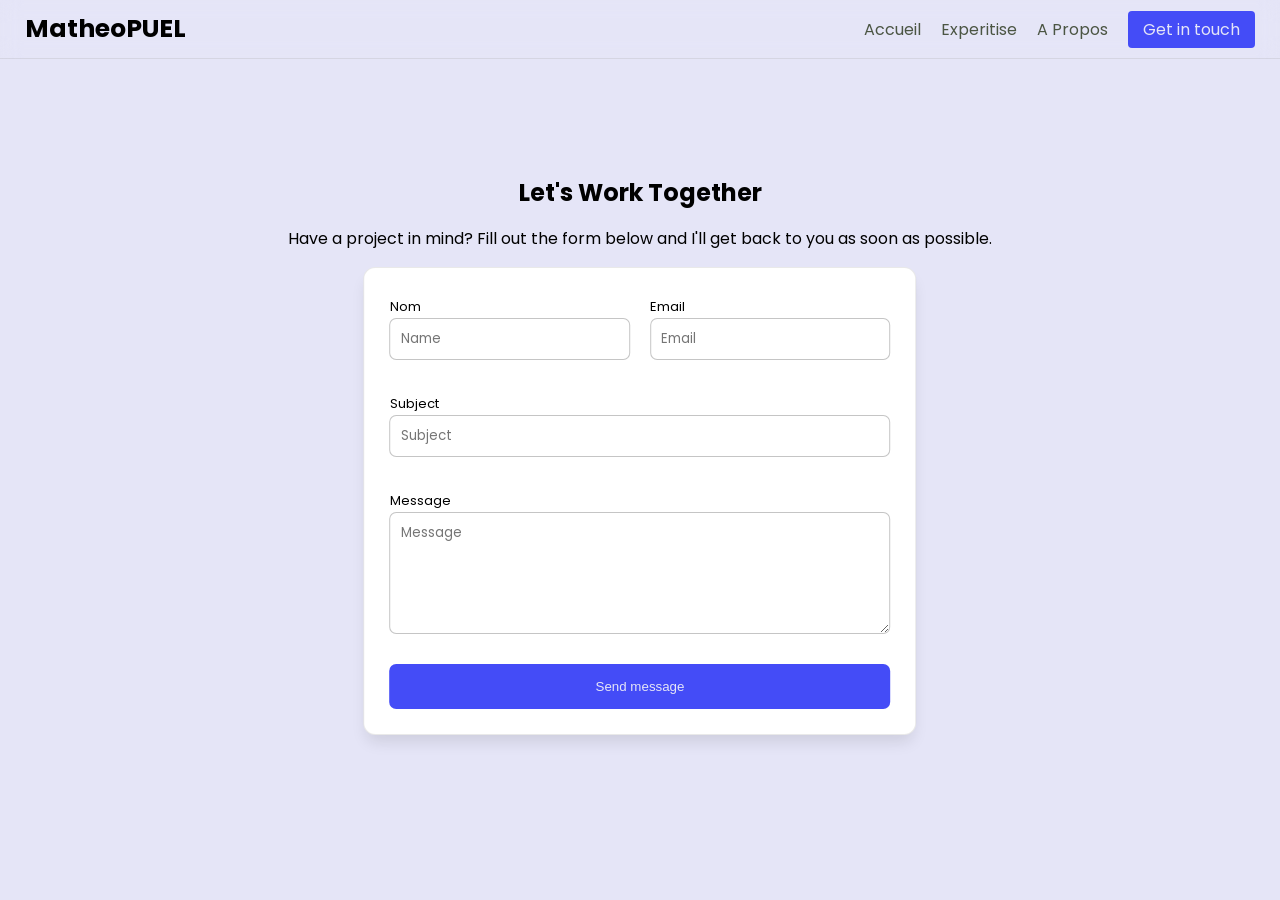
==== contact.html @ 5d721a5c "update project" ====
<!DOCTYPE html>
<html lang="fr">
<head>
  <meta charset="UTF-8">
  <meta name="viewport" content="width=device-width, initial-scale=1.0">
  <title>Document</title>
  <link rel="stylesheet" href="./style/index.css" />
  <link rel="stylesheet" href="./style/contact.css">

</head>
<body>
  <nav>
      <div class="nav-logo">
        <h1 style="font-size: 25px;">MatheoPUEL</h1>
      </div>

      <div class="nav-links" id="nav-links">
        <ul>
          <li><a href="./index.html#home">Accueil</a></li>
          <li><a href="./index.html#expertise">Experitise</a></li>
          <li><a href="./index.html#about">A Propos</a></li>
          <li><a href="./index.html#contact" class="nav-btn">Get in touch</a></li>
        </ul>
      </div>

      <div class="nav-toggle" id="nav-toggle">
        ☰
      </div>
    </nav>

    <section class="section">
      <div class="container-contact">
        <h1>Let's Work Together</h1>
        <p>Have a project in mind? Fill out the form below and I'll get back to you as soon as possible.</p>

<div class="form-container">
  <div class="form-group">
    <div>
      <label for="name">Nom</label>
      <input id="name" type="text" placeholder="Name">
    </div>
    <div>
      <label for="email">Email</label>
      <input id="email" type="email" placeholder="Email">
    </div>
  </div>

  <div>
    <label for="subject">Subject</label>
    <input id="subject" type="text" placeholder="Subject">
  </div>

  <div>
    <label for="message">Message</label>
    <textarea id="message" placeholder="Message" rows="5"></textarea>
  </div>

  <button class="button-primary">Send message</button>
</div>
      </div>
    </section>


</body>
</html>
---- style/index.css ----
@import './main.css';


/* --- Base --- */
nav {
  display: flex;
  justify-content: space-between;
  align-items: center;
  position: fixed;
  width: 100%;
  background-color: rgba(var(--primary-background-rgb), 0.5);
  z-index: 99;
  top: 0;
  border-bottom: 1px solid #a6a6a63f;
  backdrop-filter: blur(10px);
  padding: 10px 25px;
  box-sizing: border-box;
}

.nav-logo h1 {
  margin: 0;
}

/* --- Links Desktop --- */
.nav-links ul {
  display: flex;
  flex-direction: row;
  list-style-type: none;
  gap: 20px;
  margin: 0;
  padding: 0;
}

.nav-links ul li a {
  color: #4B5543;
  text-decoration: none;
  transition: color 0.2s;
}

.nav-links ul li a:hover {
  color: #000000;
}

.nav-btn {
  background-color: var(--primary-color);
  color: var(--primary-background) !important;
  text-decoration: none;
  padding: 7px 15px;
  border-radius: 4px;
  transition-duration: 0.3s;
}

.nav-btn:hover {
  background-color: var(--secondary-color);
}

/* --- Bouton hamburger (mobile) --- */
.nav-toggle {
  display: none;
  font-size: 28px;
  cursor: pointer;
  user-select: none;
}

/* --- Base --- */
nav {
  display: flex;
  justify-content: space-between;
  align-items: center;
  position: fixed;
  width: 100%;
  background-color: rgba(var(--primary-background));
  z-index: 98;
  top: 0;
  border-bottom: 1px solid #a6a6a63f;
  backdrop-filter: blur(10px);
  padding: 10px 25px;
  box-sizing: border-box;
}

.nav-logo h1 {
  margin: 0;
}

/* --- Links Desktop --- */
.nav-links ul {
  display: flex;
  flex-direction: row;
  list-style-type: none;
  gap: 20px;
  margin: 0;
  padding: 0;
}

.nav-links ul li a {
  color: #4B5543;
  text-decoration: none;
  transition: color 0.2s;
}

.nav-links ul li a:hover {
  color: #000000;
}

.nav-btn {
  background-color: var(--primary-color);
  color: var(--primary-background) !important;
  text-decoration: none;
  padding: 7px 15px;
  border-radius: 4px;
  transition-duration: 0.3s;
}

.nav-btn:hover {
  background-color: var(--secondary-color);
}

/* --- Hamburger --- */
.nav-toggle {
  display: none;
  font-size: 28px;
  cursor: pointer;
  user-select: none;
}

/* --- Responsive --- */
@media (max-width: 768px) {
  .nav-links {
    position: absolute;
    top: 62px;
    left: 0;
    width: 100%;
    overflow: hidden;
    max-height: 0;
    opacity: 0;
    background-color: rgba(var(--primary-background-rgb));
    border-top: 1px solid #a6a6a63f;
    border-bottom: 1px solid transparent;
    transition: max-height 0.4s ease, opacity 0.4s ease, border-bottom 0.4s ease;
  }

  .nav-links.active {
    max-height: 300px;
    opacity: 1;
    border-bottom: 1px solid #a6a6a63f;
  }

  .nav-links ul {
    display: flex;
    flex-direction: column;
    align-items: left;
    gap: 15px;
    padding: 20px 0;
    margin: 0 0 0 25px;
    backdrop-filter: blur(10px);
  }

  .nav-toggle {
    display: block;
  }
}


.header-container {
  position: relative;
  height: 100vh;
  width: 100%;
  overflow: hidden;
}

.header-background::before {
  content: "";
  position: absolute;
  inset: 0;

  background-color: var(--primary-background);
  background-image: linear-gradient(var(--primary-color) 1px, transparent 1px),
    linear-gradient(to right, var(--primary-color) 1px, var(--primary-background) 1px);
  background-size: 75px 75px;
  opacity: 0.3;

  filter: blur(4px);
  z-index: 0;
}

.hero-section {
  position: relative;
  z-index: 1;
  top: 50%;
  left: 50%;
  transform: translate(-50%, -50%);
  display: flex;
  flex-direction: column;
  align-items: center;

  gap: 25px;
}

.header-title {
  text-align: center;
}

.title {
  font-size: 65px;
  color: #111827;
}

.title-primary {
  font-size: 65px;
  background: linear-gradient(to left, var(--secondary-color), var(--primary-color));
  -webkit-background-clip: text;
  -webkit-text-fill-color: transparent;
}

.btn-primary {
  background-color: var(--primary-color);
  color: var(--primary-background);
  text-decoration: none;
  padding: 15px 25px 15px 25px;
  border-radius: 7px;

  display: flex;
  justify-content: center;
  align-items: center;
  gap: 10px;
  transition-duration: 0.3s;
}

.header-description {
  width: 40%;
  font-size: 18px;

}

.btn-primary:hover {
  background-color: var(--secondary-color);
}

@media screen and (max-width: 1260px) {
  .title {
    font-size: 45px;
  }

  .title-primary {
    font-size: 45px;
  }

  .header-description {
    width: 60%;
  }

}

@media screen and (max-width: 710px) {
  .title {
    font-size: 35px;
  }

  .title-primary {
    font-size: 35px;
  }

  .header-description {
    width: 80%;
  }
}

@media screen and (max-width: 525px) {
  .title {
    font-size: 30px;
  }

  .title-primary {
    font-size: 30px;
  }

  .header-description {
    width: 90%;
    font-size: 18px;
  }
}

/*
Section
*/
.section {
    min-height: 550px;
  /* ou auto */
  height: auto;
  margin-top: 175px;
  position: relative;
  left: 50%;
  transform: translateX(-50%);
  width: 90%;
  z-index: 1;
}

.section-title {
  text-align: center;
}

.section-title h2 {
  font-size: 48px;
}

.section-title p {
  font-size: 16px;
}

.section-cards {
  display: flex;
  flex-wrap: wrap;
  justify-content: space-between;
  gap: 25px;
  padding: 20px;
}

.card {
  flex: 1 1 calc(25% - 20px);
  /* 4 cartes par ligne sur grand écran */
  background-color: var(--primary-background);
  /* exemple */
  padding: 25px;
  border-radius: 12px;
  box-sizing: border-box;

  border: solid 2px #a6a6a63f;
  transition-duration: 0.3s;
}

.card:hover {
  transform: translateY(-10px);
  box-shadow: 0px 10px 15px -3px rgba(0, 0, 0, 0.1);
}

.card-icon {
  width: 50px;
  height: 50px;
  background-color: #a6a6a63f;
  border-radius: 5px;
  margin-bottom: 20px;

  display: flex;
  justify-content: center;
  align-items: center;
}

.card h3 {
  font-size: 18px;
}

.card p {
  font-size: 14px;
}

@media (max-width: 1330px) {
  .card {
    flex: 1 1 calc(50% - 20px);
  }
}

@media (max-width: 760px) {
  .card {
    flex: 1 1 100%;
  }
}



/* --- Section About --- */
.about-section {
  min-height: 550px;
  height: auto;
  margin-top: 175px;
  position: relative;
  left: 50%;
  transform: translateX(-50%);
  width: 90%;
  z-index: 1;
}

.about-section .section-title {
  text-align: center;
}

.about-section .section-title h2 {
  font-size: 48px;
}

.about-section .section-title p {
  font-size: 16px;
}

/* --- Grille des cartes --- */
.about-container {
  display: flex;
  flex-wrap: wrap;
  justify-content: space-between;
  gap: 25px;
  padding: 20px;
}
.about-paragraphe {
  width: 55%;
  position: relative;
  left: 50%;
  transform: translateX(-50%);
  text-align: center;
}
/* --- Cartes individuelles --- */
.about-card {
  flex: 1 1 calc(25% - 20px);
  background-color: var(--primary-background);
  padding: 25px;
  border-radius: 12px;
  box-sizing: border-box;
  border: solid 2px #a6a6a63f;
  transition-duration: 0.3s;
  text-align: center;

  display: flex;
  flex-direction: column;
  justify-content: center;
  align-items: center;
}

.about-card h3 {
  font-size: 18px;
  margin-bottom: 10px;
}

.about-card p {
  font-size: 14px;
  color: #666;
}

/* --- Responsive --- */
@media (max-width: 1330px) {
  .about-card {
    flex: 1 1 calc(50% - 20px);
  }
  .about-paragraphe {
    width: 80%;
  }
}

@media (max-width: 760px) {
  .about-card {
    flex: 1 1 100%;
  }
  .about-paragraphe {
    width: 90%;
  }
}

.contact-container {
  display: flex;
  justify-content: space-between;
}
.contact-card {
  border: solid 1px #a6a6a63f;
  border-radius: 5px;
  width: 48px;
  height: 48px;
  margin-top: 35px;
  transition-duration: 0.3s;
}
.contact-card:hover {
  border: solid 1px var(--primary-color);
}
.contact-card svg {
  fill: #a6a6a6;
  position: relative;
  top: 50%;
  transform: translateY(-50%);
  transition-duration: 0.3s;
}
.contact-card:hover svg {
  fill: var(--primary-color);
}
---- style/contact.css ----
.container-contact {
  position: relative;
  left: 50%;
  transform: translateX(-50%);
  width: 80%;
  display: flex;
  align-items: center;
  justify-content: center;
  flex-direction: column;
}

.form-container {
  padding: 30px;
  width: 60%;
  display: flex;
  flex-direction: column;
  gap: 30px;

    flex: 1 1 calc(25% - 20px);
  background-color: white;
  padding: 25px;
  border-radius: 12px;
  box-sizing: border-box;
  box-shadow: 0px 10px 15px -3px rgba(0, 0, 0, 0.1);

  border: solid 1px #a6a6a63f;
  transition-duration: 0.3s;
}

.form-group {
  width: 100%;
  display: flex;
  flex-direction: row;
  gap: 20px;
}
.form-group div {
  width: 100%;
}
label {
  font-size: 13px;
}
input {
  width: 100%;
  padding: 10px;
  box-sizing: border-box;

  border: solid 1px #a6a6a6a6;
  border-radius: 7px;
  font-family: var(--primary-font);
  transition-duration: 0.3s;

}
input:focus {
  outline: none;
  border: solid 1px var(--primary-color);

}
textarea {
  display: block; /* empêche les décalages invisibles */
  width: 100%;
  flex: 0 0 100%;
  resize: vertical;

  padding: 10px; /* même padding que input */
  box-sizing: border-box;

  border: solid 1px #a6a6a6a6;
  border-radius: 7px;
  font-family: var(--primary-font);
  transition-duration: 0.3s;
}
textarea:focus {
  outline: none;
  border: solid 1px var(--primary-color);

}
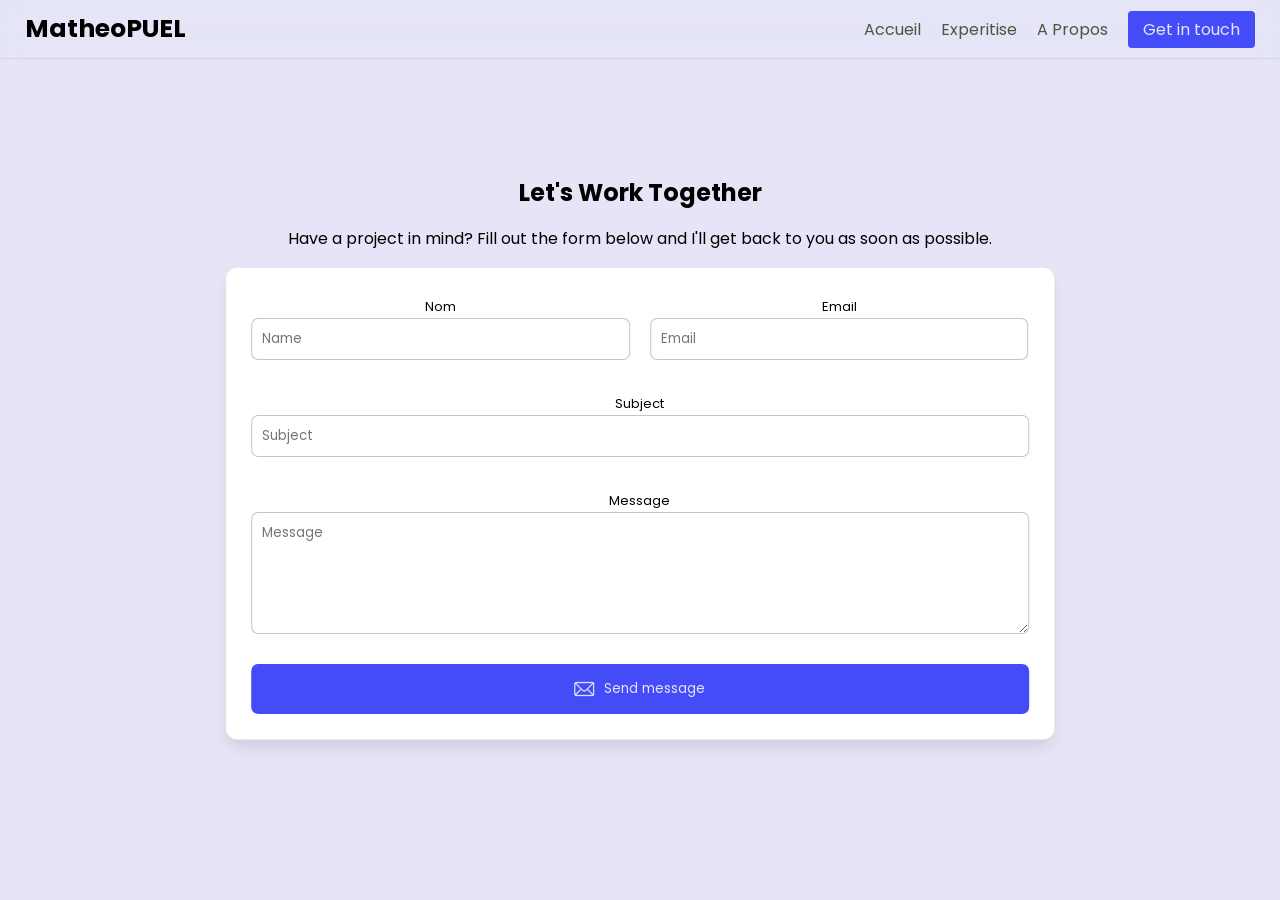
==== commit 255a657b: "Push the modifications" ====
--- a/contact.html
+++ b/contact.html
@@ -1,65 +1,74 @@
 <!DOCTYPE html>
 <html lang="fr">
+
 <head>
-  <meta charset="UTF-8">
-  <meta name="viewport" content="width=device-width, initial-scale=1.0">
-  <title>Document</title>
-  <link rel="stylesheet" href="./style/index.css" />
-  <link rel="stylesheet" href="./style/contact.css">
+    <meta charset="UTF-8">
+    <meta name="viewport" content="width=device-width, initial-scale=1.0">
+    <title>Document</title>
+    <link rel="stylesheet" href="./style/index.css" />
+    <link rel="stylesheet" href="./style/contact.css">
 
 </head>
+
 <body>
-  <nav>
-      <div class="nav-logo">
-        <h1 style="font-size: 25px;">MatheoPUEL</h1>
-      </div>
+    <nav>
+        <div class="nav-logo">
+            <h1 style="font-size: 25px;">MatheoPUEL</h1>
+        </div>
 
-      <div class="nav-links" id="nav-links">
-        <ul>
-          <li><a href="./index.html#home">Accueil</a></li>
-          <li><a href="./index.html#expertise">Experitise</a></li>
-          <li><a href="./index.html#about">A Propos</a></li>
-          <li><a href="./index.html#contact" class="nav-btn">Get in touch</a></li>
-        </ul>
-      </div>
+        <div class="nav-links" id="nav-links">
+            <ul>
+                <li><a href="./index.html#home">Accueil</a></li>
+                <li><a href="./index.html#expertise">Experitise</a></li>
+                <li><a href="./index.html#about">A Propos</a></li>
+                <li><a href="./index.html#contact" class="nav-btn">Get in touch</a></li>
+            </ul>
+        </div>
 
-      <div class="nav-toggle" id="nav-toggle">
-        ☰
-      </div>
+        <div class="nav-toggle" id="nav-toggle">
+            ☰
+        </div>
     </nav>
 
     <section class="section">
-      <div class="container-contact">
-        <h1>Let's Work Together</h1>
-        <p>Have a project in mind? Fill out the form below and I'll get back to you as soon as possible.</p>
+        <div class="container-contact">
+            <h1>Let's Work Together</h1>
+            <p>Have a project in mind? Fill out the form below and I'll get back to you as soon as possible.</p>
+            <!--
+            <div class="form-container" style="margin-bottom: 25px; text-align: left; background-color: #ff6b6b; color: white;">
+                Erreur
+            </div>
+          -->
 
-<div class="form-container">
-  <div class="form-group">
-    <div>
-      <label for="name">Nom</label>
-      <input id="name" type="text" placeholder="Name">
-    </div>
-    <div>
-      <label for="email">Email</label>
-      <input id="email" type="email" placeholder="Email">
-    </div>
-  </div>
+            <div class="form-container">
 
-  <div>
-    <label for="subject">Subject</label>
-    <input id="subject" type="text" placeholder="Subject">
-  </div>
+                <div class="form-group">
+                    <div>
+                        <label for="name">Nom</label>
+                        <input id="name" type="text" placeholder="Name">
+                    </div>
+                    <div>
+                        <label for="email">Email</label>
+                        <input id="email" type="email" placeholder="Email">
+                    </div>
+                </div>
 
-  <div>
-    <label for="message">Message</label>
-    <textarea id="message" placeholder="Message" rows="5"></textarea>
-  </div>
+                <div>
+                    <label for="subject">Subject</label>
+                    <input id="subject" type="text" placeholder="Subject">
+                </div>
 
-  <button class="button-primary">Send message</button>
-</div>
-      </div>
+                <div>
+                    <label for="message">Message</label>
+                    <textarea id="message" placeholder="Message" rows="5"></textarea>
+                </div>
+
+                <button class="button-primary"><img src="./img/courrier.png" alt="" width="20px"> Send message</button>
+            </div>
+        </div>
     </section>
 
 
 </body>
-</html>
+
+</html>
--- a/style/index.css
+++ b/style/index.css
@@ -1,479 +1,496 @@
 @import './main.css';
 
-
 /* --- Base --- */
+
 nav {
-  display: flex;
-  justify-content: space-between;
-  align-items: center;
-  position: fixed;
-  width: 100%;
-  background-color: rgba(var(--primary-background-rgb), 0.5);
-  z-index: 99;
-  top: 0;
-  border-bottom: 1px solid #a6a6a63f;
-  backdrop-filter: blur(10px);
-  padding: 10px 25px;
-  box-sizing: border-box;
+    display: flex;
+    justify-content: space-between;
+    align-items: center;
+    position: fixed;
+    width: 100%;
+    background-color: rgba(var(--primary-background-rgb), 0.5);
+    z-index: 99;
+    top: 0;
+    border-bottom: 1px solid #a6a6a63f;
+    backdrop-filter: blur(10px);
+    padding: 10px 25px;
+    box-sizing: border-box;
 }
 
 .nav-logo h1 {
-  margin: 0;
-}
+    margin: 0;
+}
+
 
 /* --- Links Desktop --- */
+
 .nav-links ul {
-  display: flex;
-  flex-direction: row;
-  list-style-type: none;
-  gap: 20px;
-  margin: 0;
-  padding: 0;
+    display: flex;
+    flex-direction: row;
+    list-style-type: none;
+    gap: 20px;
+    margin: 0;
+    padding: 0;
 }
 
 .nav-links ul li a {
-  color: #4B5543;
-  text-decoration: none;
-  transition: color 0.2s;
+    color: #4B5543;
+    text-decoration: none;
+    transition: color 0.2s;
 }
 
 .nav-links ul li a:hover {
-  color: #000000;
+    color: #000000;
 }
 
 .nav-btn {
-  background-color: var(--primary-color);
-  color: var(--primary-background) !important;
-  text-decoration: none;
-  padding: 7px 15px;
-  border-radius: 4px;
-  transition-duration: 0.3s;
+    background-color: var(--primary-color);
+    color: var(--primary-background) !important;
+    text-decoration: none;
+    padding: 7px 15px;
+    border-radius: 4px;
+    transition-duration: 0.3s;
 }
 
 .nav-btn:hover {
-  background-color: var(--secondary-color);
-}
+    background-color: var(--secondary-color);
+}
+
 
 /* --- Bouton hamburger (mobile) --- */
+
 .nav-toggle {
-  display: none;
-  font-size: 28px;
-  cursor: pointer;
-  user-select: none;
-}
+    display: none;
+    font-size: 28px;
+    cursor: pointer;
+    user-select: none;
+}
+
 
 /* --- Base --- */
+
 nav {
-  display: flex;
-  justify-content: space-between;
-  align-items: center;
-  position: fixed;
-  width: 100%;
-  background-color: rgba(var(--primary-background));
-  z-index: 98;
-  top: 0;
-  border-bottom: 1px solid #a6a6a63f;
-  backdrop-filter: blur(10px);
-  padding: 10px 25px;
-  box-sizing: border-box;
+    display: flex;
+    justify-content: space-between;
+    align-items: center;
+    position: fixed;
+    width: 100%;
+    background-color: rgba(var(--primary-background));
+    z-index: 98;
+    top: 0;
+    border-bottom: 1px solid #a6a6a63f;
+    backdrop-filter: blur(10px);
+    padding: 10px 25px;
+    box-sizing: border-box;
 }
 
 .nav-logo h1 {
-  margin: 0;
-}
+    margin: 0;
+}
+
 
 /* --- Links Desktop --- */
+
 .nav-links ul {
-  display: flex;
-  flex-direction: row;
-  list-style-type: none;
-  gap: 20px;
-  margin: 0;
-  padding: 0;
+    display: flex;
+    flex-direction: row;
+    list-style-type: none;
+    gap: 20px;
+    margin: 0;
+    padding: 0;
 }
 
 .nav-links ul li a {
-  color: #4B5543;
-  text-decoration: none;
-  transition: color 0.2s;
+    color: #4B5543;
+    text-decoration: none;
+    transition: color 0.2s;
 }
 
 .nav-links ul li a:hover {
-  color: #000000;
+    color: #000000;
 }
 
 .nav-btn {
-  background-color: var(--primary-color);
-  color: var(--primary-background) !important;
-  text-decoration: none;
-  padding: 7px 15px;
-  border-radius: 4px;
-  transition-duration: 0.3s;
+    background-color: var(--primary-color);
+    color: var(--primary-background) !important;
+    text-decoration: none;
+    padding: 7px 15px;
+    border-radius: 4px;
+    transition-duration: 0.3s;
 }
 
 .nav-btn:hover {
-  background-color: var(--secondary-color);
-}
+    background-color: var(--secondary-color);
+}
+
 
 /* --- Hamburger --- */
+
 .nav-toggle {
-  display: none;
-  font-size: 28px;
-  cursor: pointer;
-  user-select: none;
-}
+    display: none;
+    font-size: 28px;
+    cursor: pointer;
+    user-select: none;
+}
+
 
 /* --- Responsive --- */
+
 @media (max-width: 768px) {
-  .nav-links {
-    position: absolute;
-    top: 62px;
-    left: 0;
+    .nav-links {
+        position: absolute;
+        top: 62px;
+        left: 0;
+        width: 100%;
+        overflow: hidden;
+        max-height: 0;
+        opacity: 0;
+        background-color: rgba(var(--primary-background-rgb));
+        border-top: 1px solid #a6a6a63f;
+        border-bottom: 1px solid transparent;
+        transition: max-height 0.4s ease, opacity 0.4s ease, border-bottom 0.4s ease;
+    }
+    .nav-links.active {
+        max-height: 300px;
+        opacity: 1;
+        border-bottom: 1px solid #a6a6a63f;
+    }
+    .nav-links ul {
+        display: flex;
+        flex-direction: column;
+        align-items: left;
+        gap: 15px;
+        padding: 20px 0;
+        margin: 0 0 0 25px;
+        backdrop-filter: blur(10px);
+    }
+    .nav-toggle {
+        display: block;
+    }
+}
+
+.header-container {
+    position: relative;
+    height: 100vh;
     width: 100%;
     overflow: hidden;
-    max-height: 0;
-    opacity: 0;
-    background-color: rgba(var(--primary-background-rgb));
-    border-top: 1px solid #a6a6a63f;
-    border-bottom: 1px solid transparent;
-    transition: max-height 0.4s ease, opacity 0.4s ease, border-bottom 0.4s ease;
-  }
-
-  .nav-links.active {
-    max-height: 300px;
-    opacity: 1;
-    border-bottom: 1px solid #a6a6a63f;
-  }
-
-  .nav-links ul {
+}
+
+.header-background::before {
+    content: "";
+    position: absolute;
+    inset: 0;
+    background-color: var(--primary-background);
+    background-image: linear-gradient(var(--primary-color) 1px, transparent 1px), linear-gradient(to right, var(--primary-color) 1px, var(--primary-background) 1px);
+    background-size: 75px 75px;
+    opacity: 0.3;
+    filter: blur(4px);
+    z-index: 0;
+}
+
+.hero-section {
+    position: relative;
+    z-index: 1;
+    top: 50%;
+    left: 50%;
+    transform: translate(-50%, -50%);
     display: flex;
     flex-direction: column;
-    align-items: left;
-    gap: 15px;
-    padding: 20px 0;
-    margin: 0 0 0 25px;
-    backdrop-filter: blur(10px);
-  }
-
-  .nav-toggle {
-    display: block;
-  }
-}
-
-
-.header-container {
-  position: relative;
-  height: 100vh;
-  width: 100%;
-  overflow: hidden;
-}
-
-.header-background::before {
-  content: "";
-  position: absolute;
-  inset: 0;
-
-  background-color: var(--primary-background);
-  background-image: linear-gradient(var(--primary-color) 1px, transparent 1px),
-    linear-gradient(to right, var(--primary-color) 1px, var(--primary-background) 1px);
-  background-size: 75px 75px;
-  opacity: 0.3;
-
-  filter: blur(4px);
-  z-index: 0;
-}
-
-.hero-section {
-  position: relative;
-  z-index: 1;
-  top: 50%;
-  left: 50%;
-  transform: translate(-50%, -50%);
-  display: flex;
-  flex-direction: column;
-  align-items: center;
-
-  gap: 25px;
+    align-items: center;
+    gap: 25px;
 }
 
 .header-title {
-  text-align: center;
+    text-align: center;
 }
 
 .title {
-  font-size: 65px;
-  color: #111827;
+    font-size: 65px;
+    color: #111827;
 }
 
 .title-primary {
-  font-size: 65px;
-  background: linear-gradient(to left, var(--secondary-color), var(--primary-color));
-  -webkit-background-clip: text;
-  -webkit-text-fill-color: transparent;
+    font-size: 65px;
+    background: linear-gradient(to left, var(--secondary-color), var(--primary-color));
+    -webkit-background-clip: text;
+    -webkit-text-fill-color: transparent;
 }
 
 .btn-primary {
-  background-color: var(--primary-color);
-  color: var(--primary-background);
-  text-decoration: none;
-  padding: 15px 25px 15px 25px;
-  border-radius: 7px;
-
-  display: flex;
-  justify-content: center;
-  align-items: center;
-  gap: 10px;
-  transition-duration: 0.3s;
+    background-color: var(--primary-color);
+    color: var(--primary-background);
+    text-decoration: none;
+    padding: 15px 25px 15px 25px;
+    border-radius: 7px;
+    display: flex;
+    justify-content: center;
+    align-items: center;
+    gap: 10px;
+    transition-duration: 0.3s;
 }
 
 .header-description {
-  width: 40%;
-  font-size: 18px;
-
+    width: 40%;
+    font-size: 18px;
 }
 
 .btn-primary:hover {
-  background-color: var(--secondary-color);
+    background-color: var(--secondary-color);
 }
 
 @media screen and (max-width: 1260px) {
-  .title {
-    font-size: 45px;
-  }
-
-  .title-primary {
-    font-size: 45px;
-  }
-
-  .header-description {
-    width: 60%;
-  }
-
+    .title {
+        font-size: 45px;
+    }
+    .title-primary {
+        font-size: 45px;
+    }
+    .header-description {
+        width: 60%;
+    }
 }
 
 @media screen and (max-width: 710px) {
-  .title {
-    font-size: 35px;
-  }
-
-  .title-primary {
-    font-size: 35px;
-  }
-
-  .header-description {
-    width: 80%;
-  }
+    .title {
+        font-size: 35px;
+    }
+    .title-primary {
+        font-size: 35px;
+    }
+    .header-description {
+        width: 80%;
+    }
 }
 
 @media screen and (max-width: 525px) {
-  .title {
-    font-size: 30px;
-  }
-
-  .title-primary {
-    font-size: 30px;
-  }
-
-  .header-description {
-    width: 90%;
-    font-size: 18px;
-  }
-}
+    .title {
+        font-size: 30px;
+    }
+    .title-primary {
+        font-size: 30px;
+    }
+    .header-description {
+        width: 90%;
+        font-size: 18px;
+    }
+}
+
 
 /*
 Section
 */
+
 .section {
     min-height: 550px;
-  /* ou auto */
-  height: auto;
-  margin-top: 175px;
-  position: relative;
-  left: 50%;
-  transform: translateX(-50%);
-  width: 90%;
-  z-index: 1;
+    /* ou auto */
+    height: auto;
+    margin-top: 175px;
+    position: relative;
+    left: 50%;
+    transform: translateX(-50%);
+    width: 90%;
+    z-index: 1;
 }
 
 .section-title {
-  text-align: center;
+    text-align: center;
 }
 
 .section-title h2 {
-  font-size: 48px;
+    font-size: 48px;
 }
 
 .section-title p {
-  font-size: 16px;
+    font-size: 16px;
 }
 
 .section-cards {
-  display: flex;
-  flex-wrap: wrap;
-  justify-content: space-between;
-  gap: 25px;
-  padding: 20px;
+    display: flex;
+    flex-wrap: wrap;
+    justify-content: space-between;
+    gap: 25px;
+    padding: 20px;
 }
 
 .card {
-  flex: 1 1 calc(25% - 20px);
-  /* 4 cartes par ligne sur grand écran */
-  background-color: var(--primary-background);
-  /* exemple */
-  padding: 25px;
-  border-radius: 12px;
-  box-sizing: border-box;
-
-  border: solid 2px #a6a6a63f;
-  transition-duration: 0.3s;
+    flex: 1 1 calc(25% - 20px);
+    /* 4 cartes par ligne sur grand écran */
+    background-color: var(--primary-background);
+    /* exemple */
+    padding: 25px;
+    border-radius: 12px;
+    box-sizing: border-box;
+    border: solid 2px #a6a6a63f;
+    transition-duration: 0.3s;
 }
 
 .card:hover {
-  transform: translateY(-10px);
-  box-shadow: 0px 10px 15px -3px rgba(0, 0, 0, 0.1);
+    transform: translateY(-10px);
+    box-shadow: 0px 10px 15px -3px rgba(0, 0, 0, 0.1);
 }
 
 .card-icon {
-  width: 50px;
-  height: 50px;
-  background-color: #a6a6a63f;
-  border-radius: 5px;
-  margin-bottom: 20px;
-
-  display: flex;
-  justify-content: center;
-  align-items: center;
+    width: 50px;
+    height: 50px;
+    background-color: #a6a6a63f;
+    border-radius: 5px;
+    margin-bottom: 20px;
+    display: flex;
+    justify-content: center;
+    align-items: center;
 }
 
 .card h3 {
-  font-size: 18px;
+    font-size: 18px;
 }
 
 .card p {
-  font-size: 14px;
+    font-size: 14px;
 }
 
 @media (max-width: 1330px) {
-  .card {
-    flex: 1 1 calc(50% - 20px);
-  }
+    .card {
+        flex: 1 1 calc(50% - 20px);
+    }
 }
 
 @media (max-width: 760px) {
-  .card {
-    flex: 1 1 100%;
-  }
-}
-
+    .card {
+        flex: 1 1 100%;
+    }
+}
 
 
 /* --- Section About --- */
+
 .about-section {
-  min-height: 550px;
-  height: auto;
-  margin-top: 175px;
-  position: relative;
-  left: 50%;
-  transform: translateX(-50%);
-  width: 90%;
-  z-index: 1;
+    min-height: 550px;
+    height: auto;
+    margin-top: 175px;
+    position: relative;
+    left: 50%;
+    transform: translateX(-50%);
+    width: 90%;
+    z-index: 1;
 }
 
 .about-section .section-title {
-  text-align: center;
+    text-align: center;
 }
 
 .about-section .section-title h2 {
-  font-size: 48px;
+    font-size: 48px;
 }
 
 .about-section .section-title p {
-  font-size: 16px;
-}
+    font-size: 16px;
+}
+
 
 /* --- Grille des cartes --- */
+
 .about-container {
-  display: flex;
-  flex-wrap: wrap;
-  justify-content: space-between;
-  gap: 25px;
-  padding: 20px;
-}
+    display: flex;
+    flex-wrap: wrap;
+    justify-content: space-between;
+    gap: 25px;
+    padding: 20px;
+}
+
 .about-paragraphe {
-  width: 55%;
-  position: relative;
-  left: 50%;
-  transform: translateX(-50%);
-  text-align: center;
-}
+    width: 55%;
+    position: relative;
+    left: 50%;
+    transform: translateX(-50%);
+    text-align: center;
+}
+
+
 /* --- Cartes individuelles --- */
+
 .about-card {
-  flex: 1 1 calc(25% - 20px);
-  background-color: var(--primary-background);
-  padding: 25px;
-  border-radius: 12px;
-  box-sizing: border-box;
-  border: solid 2px #a6a6a63f;
-  transition-duration: 0.3s;
-  text-align: center;
-
-  display: flex;
-  flex-direction: column;
-  justify-content: center;
-  align-items: center;
+    flex: 1 1 calc(25% - 20px);
+    background-color: var(--primary-background);
+    padding: 25px;
+    border-radius: 12px;
+    box-sizing: border-box;
+    border: solid 2px #a6a6a63f;
+    transition-duration: 0.3s;
+    text-align: center;
+    display: flex;
+    flex-direction: column;
+    justify-content: center;
+    align-items: center;
 }
 
 .about-card h3 {
-  font-size: 18px;
-  margin-bottom: 10px;
+    font-size: 18px;
+    margin-bottom: 10px;
 }
 
 .about-card p {
-  font-size: 14px;
-  color: #666;
-}
+    font-size: 14px;
+    color: #666;
+}
+
 
 /* --- Responsive --- */
+
 @media (max-width: 1330px) {
-  .about-card {
-    flex: 1 1 calc(50% - 20px);
-  }
-  .about-paragraphe {
-    width: 80%;
-  }
+    .about-card {
+        flex: 1 1 calc(50% - 20px);
+    }
+    .about-paragraphe {
+        width: 80%;
+    }
 }
 
 @media (max-width: 760px) {
-  .about-card {
-    flex: 1 1 100%;
-  }
-  .about-paragraphe {
-    width: 90%;
-  }
+    .about-card {
+        flex: 1 1 100%;
+    }
+    .about-paragraphe {
+        width: 90%;
+    }
 }
 
 .contact-container {
-  display: flex;
-  justify-content: space-between;
-}
+    display: flex;
+    justify-content: space-between;
+}
+
 .contact-card {
-  border: solid 1px #a6a6a63f;
-  border-radius: 5px;
-  width: 48px;
-  height: 48px;
-  margin-top: 35px;
-  transition-duration: 0.3s;
-}
+    border: solid 1px #a6a6a63f;
+    border-radius: 5px;
+    width: 48px;
+    height: 48px;
+    margin-top: 35px;
+    transition-duration: 0.3s;
+}
+
 .contact-card:hover {
-  border: solid 1px var(--primary-color);
-}
+    border: solid 1px var(--primary-color);
+}
+
 .contact-card svg {
-  fill: #a6a6a6;
-  position: relative;
-  top: 50%;
-  transform: translateY(-50%);
-  transition-duration: 0.3s;
-}
+    fill: #a6a6a6;
+    position: relative;
+    top: 50%;
+    transform: translateY(-50%);
+    transition-duration: 0.3s;
+}
+
 .contact-card:hover svg {
-  fill: var(--primary-color);
-}
+    fill: var(--primary-color);
+}
+
+.contact-card .svg-info {
+    stroke: #a6a6a6;
+    fill: none;
+    transition-duration: 0.3s;
+}
+
+.contact-card:hover .svg-info {
+    stroke: var(--primary-color);
+    fill: none;
+}
--- a/style/contact.css
+++ b/style/contact.css
@@ -1,76 +1,97 @@
 .container-contact {
-  position: relative;
-  left: 50%;
-  transform: translateX(-50%);
-  width: 80%;
-  display: flex;
-  align-items: center;
-  justify-content: center;
-  flex-direction: column;
+    position: relative;
+    left: 50%;
+    transform: translateX(-50%);
+    width: 80%;
+    display: flex;
+    align-items: center;
+    justify-content: center;
+    flex-direction: column;
+    text-align: center;
 }
 
 .form-container {
-  padding: 30px;
-  width: 60%;
-  display: flex;
-  flex-direction: column;
-  gap: 30px;
+    padding: 30px;
+    width: 60%;
+    display: flex;
+    flex-direction: column;
+    gap: 30px;
+    flex: 1 1 calc(25% - 20px);
+    background-color: white;
+    padding: 25px;
+    border-radius: 12px;
+    box-sizing: border-box;
+    box-shadow: 0px 10px 15px -3px rgba(0, 0, 0, 0.1);
+    border: solid 1px #a6a6a63f;
+    transition-duration: 0.3s;
+}
 
-    flex: 1 1 calc(25% - 20px);
-  background-color: white;
-  padding: 25px;
-  border-radius: 12px;
-  box-sizing: border-box;
-  box-shadow: 0px 10px 15px -3px rgba(0, 0, 0, 0.1);
+@media (max-width: 1330px) {
+    .form-container {
+        width: 90%;
+    }
+}
 
-  border: solid 1px #a6a6a63f;
-  transition-duration: 0.3s;
+@media (max-width: 660px) {
+    .form-container {
+        width: 95%;
+    }
+    .container-contact {
+        width: 100%;
+    }
 }
 
 .form-group {
-  width: 100%;
-  display: flex;
-  flex-direction: row;
-  gap: 20px;
+    width: 100%;
+    display: flex;
+    flex-direction: row;
+    gap: 20px;
 }
+
+@media (max-width: 768px) {
+    .form-group {
+        flex-direction: column;
+    }
+}
+
 .form-group div {
-  width: 100%;
+    width: 100%;
 }
+
 label {
-  font-size: 13px;
+    font-size: 13px;
+    text-align: left;
 }
+
 input {
-  width: 100%;
-  padding: 10px;
-  box-sizing: border-box;
+    width: 100%;
+    padding: 10px;
+    box-sizing: border-box;
+    border: solid 1px #a6a6a6a6;
+    border-radius: 7px;
+    font-family: var(--primary-font);
+    transition-duration: 0.3s;
+}
 
-  border: solid 1px #a6a6a6a6;
-  border-radius: 7px;
-  font-family: var(--primary-font);
-  transition-duration: 0.3s;
+input:focus {
+    outline: none;
+    border: solid 1px var(--primary-color);
+}
 
+textarea {
+    display: block;
+    width: 100%;
+    flex: 0 0 100%;
+    resize: vertical;
+    padding: 10px;
+    box-sizing: border-box;
+    border: solid 1px #a6a6a6a6;
+    border-radius: 7px;
+    font-family: var(--primary-font);
+    transition-duration: 0.3s;
 }
-input:focus {
-  outline: none;
-  border: solid 1px var(--primary-color);
 
-}
-textarea {
-  display: block; /* empêche les décalages invisibles */
-  width: 100%;
-  flex: 0 0 100%;
-  resize: vertical;
-
-  padding: 10px; /* même padding que input */
-  box-sizing: border-box;
-
-  border: solid 1px #a6a6a6a6;
-  border-radius: 7px;
-  font-family: var(--primary-font);
-  transition-duration: 0.3s;
-}
 textarea:focus {
-  outline: none;
-  border: solid 1px var(--primary-color);
-
-}
+    outline: none;
+    border: solid 1px var(--primary-color);
+}
